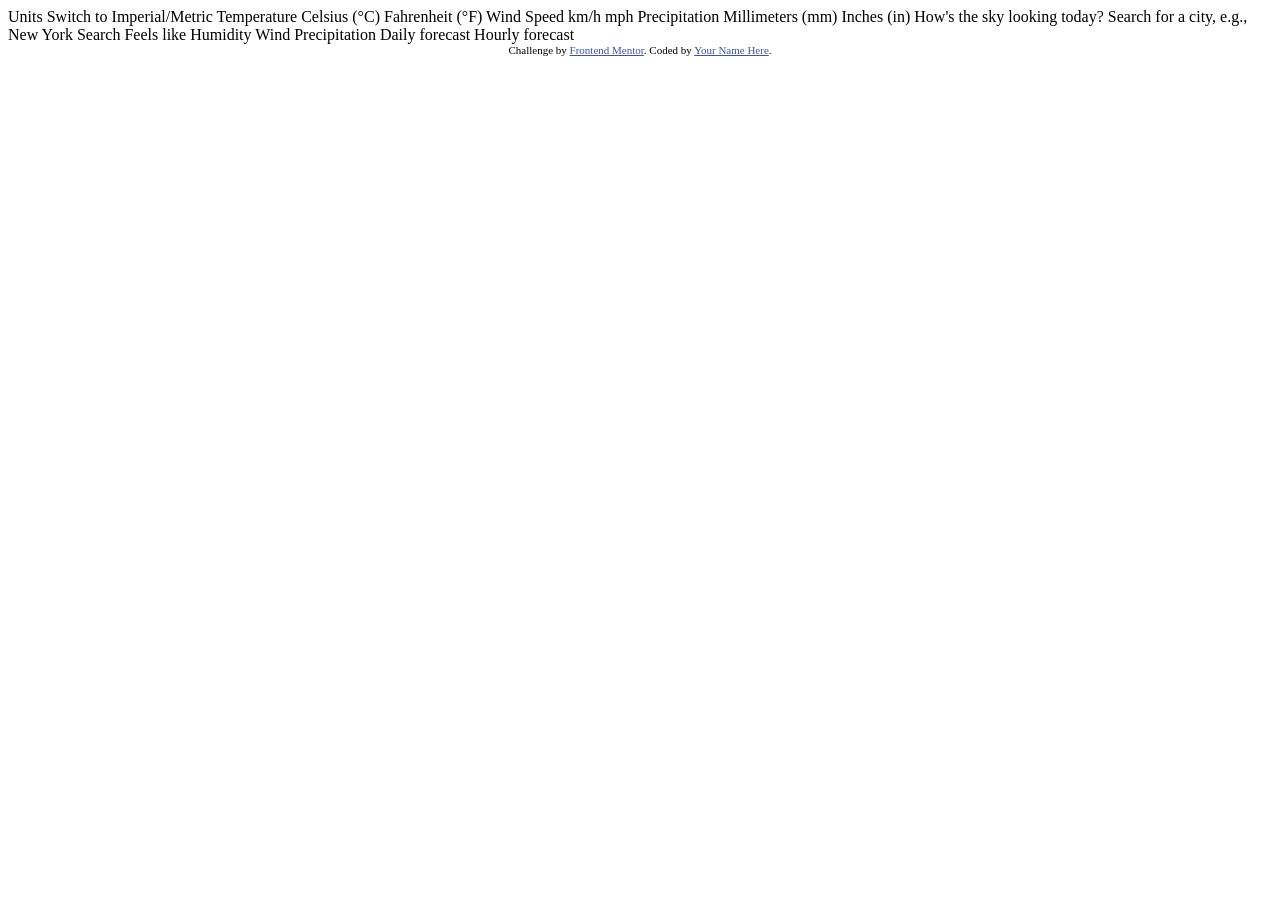
==== index.html @ 443f82dc "Configure native test runner and project structure" ====
<!DOCTYPE html>
<html lang="en">
<head>
  <meta charset="UTF-8">
  <meta name="viewport" content="width=device-width, initial-scale=1.0"> <!-- displays site properly based on user's device -->

  <link rel="icon" type="image/png" sizes="32x32" href="./assets/images/favicon-32x32.png">
  
  <title>Frontend Mentor | Weather app</title>

  <!-- Feel free to remove these styles or customise in your own stylesheet 👍 -->
  <style>
    .attribution { font-size: 0.6875rem; text-align: center; }
    .attribution a { color: hsl(228, 45%, 44%); }
  </style>
</head>
<body>

  Units

  Switch to Imperial/Metric

  Temperature

  Celsius (°C)
  Fahrenheit (°F)

  Wind Speed

  km/h
  mph

  Precipitation

  Millimeters (mm)
  Inches (in)

  How's the sky looking today?

  Search for a city, e.g., New York
  Search

  Feels like
  <!-- Insert temperature here -->

  Humidity
  <!-- Insert humidity here -->

  Wind
  <!-- Insert wind here -->   
  
  Precipitation
  <!-- Insert precipitation here -->

  Daily forecast
  <!-- Insert daily forecast for the next 7 days here -->

  Hourly forecast
  <!-- Insert hourly forecast for the selected day here -->

  <footer class="attribution">
    Challenge by <a href="https://www.frontendmentor.io?ref=challenge">Frontend Mentor</a>. 
    Coded by <a href="#">Your Name Here</a>.
  </footer>
</body>
</html>
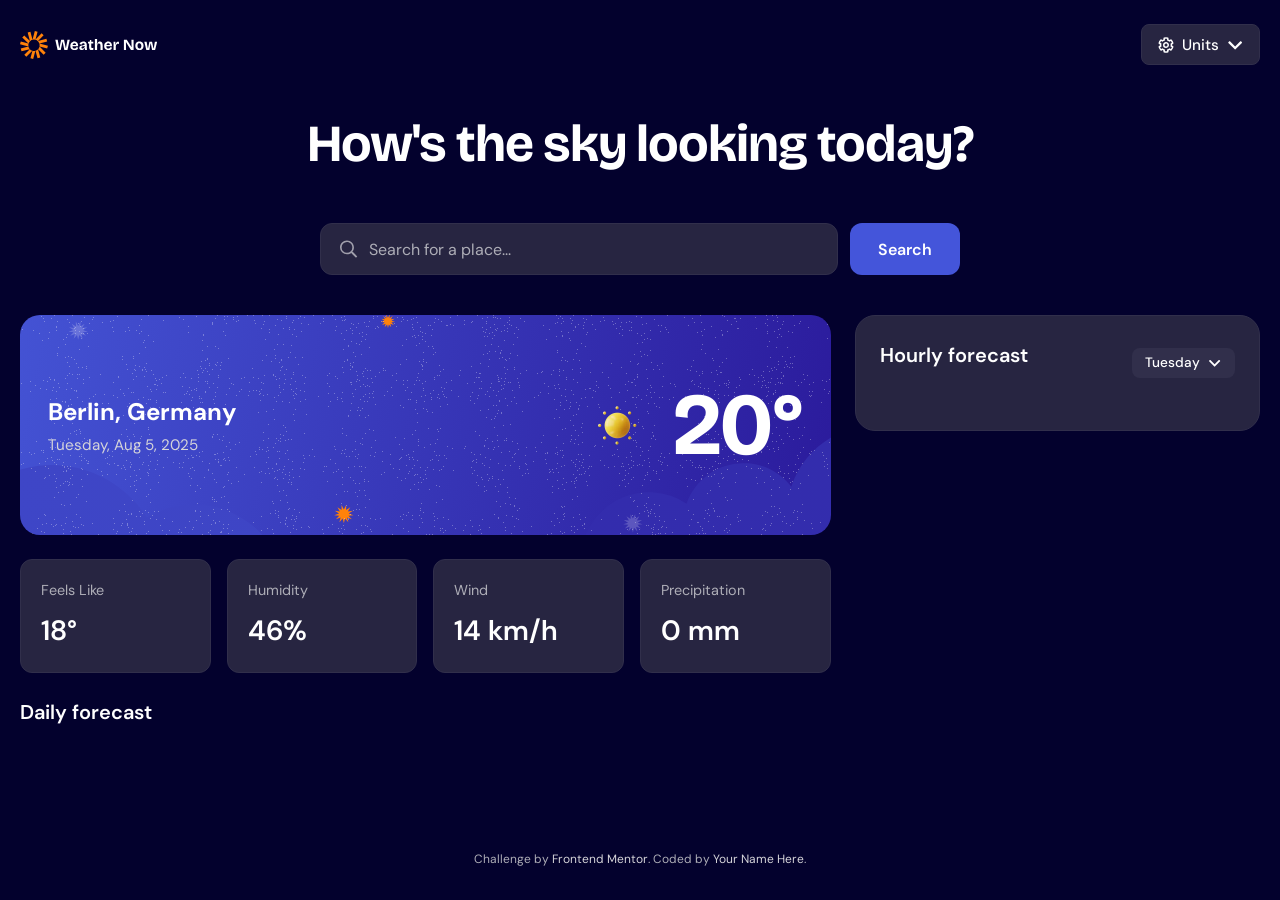
==== commit 50561e20: "Build semantic HTML layout and responsive CSS design system" ====
--- a/index.html
+++ b/index.html
@@ -2,65 +2,186 @@
 <html lang="en">
 <head>
   <meta charset="UTF-8">
-  <meta name="viewport" content="width=device-width, initial-scale=1.0"> <!-- displays site properly based on user's device -->
-
+  <meta name="viewport" content="width=device-width, initial-scale=1.0">
+  <meta name="description" content="Search current weather conditions and 7-day forecast with Weather Now">
   <link rel="icon" type="image/png" sizes="32x32" href="./assets/images/favicon-32x32.png">
-  
-  <title>Frontend Mentor | Weather app</title>
-
-  <!-- Feel free to remove these styles or customise in your own stylesheet 👍 -->
-  <style>
-    .attribution { font-size: 0.6875rem; text-align: center; }
-    .attribution a { color: hsl(228, 45%, 44%); }
-  </style>
+  <title>Weather Now | Frontend Mentor</title>
+  <link rel="stylesheet" href="./style.css">
 </head>
 <body>
 
-  Units
+  <div class="app-container">
+    <!-- Header -->
+    <header class="app-header">
+      <div class="logo">
+        <img src="./assets/images/logo.svg" alt="Weather Now">
+      </div>
 
-  Switch to Imperial/Metric
+      <div class="units-wrapper">
+        <button id="units-button" class="units-button" aria-expanded="false" aria-haspopup="true" aria-controls="units-menu" aria-label="Units settings">
+          <img src="./assets/images/icon-units.svg" alt="" aria-hidden="true">
+          <span>Units</span>
+          <img src="./assets/images/icon-dropdown.svg" alt="" aria-hidden="true" class="dropdown-arrow">
+        </button>
 
-  Temperature
+        <!-- Units Dropdown Menu -->
+        <div id="units-menu" class="units-menu hidden" role="menu" aria-label="Units selection">
+          <div class="units-menu-system">
+            <button type="button" id="system-toggle-btn" role="menuitem">Switch to Imperial</button>
+          </div>
 
-  Celsius (°C)
-  Fahrenheit (°F)
+          <div class="units-group">
+            <span class="units-group-title">Temperature</span>
+            <button type="button" class="unit-option" data-category="temperature" data-value="celsius" role="menuitemcheckbox" aria-checked="true">
+              <span>Celsius (°C)</span>
+              <img src="./assets/images/icon-checkmark.svg" alt="" class="check-icon" aria-hidden="true">
+            </button>
+            <button type="button" class="unit-option" data-category="temperature" data-value="fahrenheit" role="menuitemcheckbox" aria-checked="false">
+              <span>Fahrenheit (°F)</span>
+              <img src="./assets/images/icon-checkmark.svg" alt="" class="check-icon" aria-hidden="true">
+            </button>
+          </div>
 
-  Wind Speed
+          <div class="units-group">
+            <span class="units-group-title">Wind Speed</span>
+            <button type="button" class="unit-option" data-category="windSpeed" data-value="kmh" role="menuitemcheckbox" aria-checked="true">
+              <span>km/h</span>
+              <img src="./assets/images/icon-checkmark.svg" alt="" class="check-icon" aria-hidden="true">
+            </button>
+            <button type="button" class="unit-option" data-category="windSpeed" data-value="mph" role="menuitemcheckbox" aria-checked="false">
+              <span>mph</span>
+              <img src="./assets/images/icon-checkmark.svg" alt="" class="check-icon" aria-hidden="true">
+            </button>
+          </div>
 
-  km/h
-  mph
+          <div class="units-group">
+            <span class="units-group-title">Precipitation</span>
+            <button type="button" class="unit-option" data-category="precipitation" data-value="mm" role="menuitemcheckbox" aria-checked="true">
+              <span>Millimeters (mm)</span>
+              <img src="./assets/images/icon-checkmark.svg" alt="" class="check-icon" aria-hidden="true">
+            </button>
+            <button type="button" class="unit-option" data-category="precipitation" data-value="in" role="menuitemcheckbox" aria-checked="false">
+              <span>Inches (in)</span>
+              <img src="./assets/images/icon-checkmark.svg" alt="" class="check-icon" aria-hidden="true">
+            </button>
+          </div>
+        </div>
+      </div>
+    </header>
 
-  Precipitation
+    <!-- Main Content -->
+    <main class="main-content">
+      <h1 class="page-title">How's the sky looking today?</h1>
 
-  Millimeters (mm)
-  Inches (in)
+      <!-- Search Section -->
+      <form id="search-form" class="search-form" role="search">
+        <div class="search-input-wrapper">
+          <img src="./assets/images/icon-search.svg" alt="" class="search-icon" aria-hidden="true">
+          <input 
+            type="search" 
+            id="search-input" 
+            class="search-input" 
+            placeholder="Search for a place..." 
+            autocomplete="off" 
+            aria-autocomplete="list" 
+            aria-controls="search-suggestions" 
+            aria-expanded="false"
+            aria-label="Search for a place"
+          >
+          <div id="search-suggestions" class="search-suggestions hidden" role="listbox" aria-label="City suggestions"></div>
+        </div>
+        <button type="submit" id="search-button" class="search-button">Search</button>
+      </form>
 
-  How's the sky looking today?
+      <!-- Feedback State Views -->
+      <div id="loading-state" class="state-view loading-state hidden" aria-live="polite">
+        <div class="loading-icon-wrapper">
+          <img src="./assets/images/icon-loading.svg" alt="" class="spin-icon" aria-hidden="true">
+        </div>
+        <p>Loading weather data...</p>
+      </div>
 
-  Search for a city, e.g., New York
-  Search
+      <div id="error-state" class="state-view error-state hidden" role="alert">
+        <img src="./assets/images/icon-error.svg" alt="" aria-hidden="true">
+        <h2>Something went wrong</h2>
+        <p>We couldn't connect to the server (API error). Please try again in a few moments.</p>
+        <button type="button" id="retry-button" class="retry-button">
+          <img src="./assets/images/icon-retry.svg" alt="" aria-hidden="true">
+          <span>Retry</span>
+        </button>
+      </div>
 
-  Feels like
-  <!-- Insert temperature here -->
+      <div id="no-results-state" class="state-view no-results-state hidden" role="status">
+        <h3>No search result found!</h3>
+      </div>
 
-  Humidity
-  <!-- Insert humidity here -->
+      <!-- Weather Dashboard Area -->
+      <div id="weather-content" class="weather-content">
+        <!-- Left Column -->
+        <div class="weather-primary">
+          <!-- Current Weather Hero Card -->
+          <section id="current-weather" class="current-weather-card" aria-label="Current Weather">
+            <div class="current-info">
+              <h2 id="current-location-name">Berlin, Germany</h2>
+              <p id="current-date-text" class="current-date">Tuesday, Aug 5, 2025</p>
+            </div>
+            <div class="current-display">
+              <img id="current-weather-icon" src="./assets/images/icon-sunny.webp" alt="Sunny" class="current-weather-icon">
+              <span id="current-temp" class="current-temp">20°</span>
+            </div>
+          </section>
 
-  Wind
-  <!-- Insert wind here -->   
-  
-  Precipitation
-  <!-- Insert precipitation here -->
+          <!-- 4 Secondary Metrics Cards -->
+          <section id="weather-metrics" class="metrics-grid" aria-label="Current Weather Metrics">
+            <div class="metric-card">
+              <span class="metric-label">Feels Like</span>
+              <span id="metric-feels-like" class="metric-value">18°</span>
+            </div>
+            <div class="metric-card">
+              <span class="metric-label">Humidity</span>
+              <span id="metric-humidity" class="metric-value">46%</span>
+            </div>
+            <div class="metric-card">
+              <span class="metric-label">Wind</span>
+              <span id="metric-wind" class="metric-value">14 km/h</span>
+            </div>
+            <div class="metric-card">
+              <span class="metric-label">Precipitation</span>
+              <span id="metric-precipitation" class="metric-value">0 mm</span>
+            </div>
+          </section>
 
-  Daily forecast
-  <!-- Insert daily forecast for the next 7 days here -->
+          <!-- 7-Day Daily Forecast Section -->
+          <section id="daily-forecast" class="daily-forecast-section" aria-label="7-Day Weather Forecast">
+            <h2>Daily forecast</h2>
+            <div id="daily-cards-container" class="daily-cards-container"></div>
+          </section>
+        </div>
 
-  Hourly forecast
-  <!-- Insert hourly forecast for the selected day here -->
+        <!-- Right Column (Hourly Forecast) -->
+        <aside id="hourly-forecast" class="hourly-forecast-section" aria-label="Hourly Forecast">
+          <div class="hourly-header">
+            <h2>Hourly forecast</h2>
+            <div class="hourly-day-selector">
+              <button id="hourly-day-button" class="hourly-day-button" aria-expanded="false" aria-haspopup="true" aria-controls="hourly-day-menu">
+                <span id="hourly-selected-day-label">Tuesday</span>
+                <img src="./assets/images/icon-dropdown.svg" alt="" aria-hidden="true">
+              </button>
+              <div id="hourly-day-menu" class="hourly-day-menu hidden" role="menu" aria-label="Select day of week"></div>
+            </div>
+          </div>
+          <div id="hourly-list-container" class="hourly-list-container" role="list"></div>
+        </aside>
+      </div>
+    </main>
 
-  <footer class="attribution">
-    Challenge by <a href="https://www.frontendmentor.io?ref=challenge">Frontend Mentor</a>. 
-    Coded by <a href="#">Your Name Here</a>.
-  </footer>
+    <!-- Footer Attribution -->
+    <footer class="attribution">
+      Challenge by <a href="https://www.frontendmentor.io?ref=challenge" target="_blank" rel="noopener noreferrer">Frontend Mentor</a>. 
+      Coded by <a href="#">Your Name Here</a>.
+    </footer>
+  </div>
+
+  <script type="module" src="./js/app.js"></script>
 </body>
 </html>
--- a/style.css
+++ b/style.css
@@ -0,0 +1,717 @@
+@font-face {
+  font-family: 'DM Sans';
+  src: url('./assets/fonts/DM_Sans/DMSans-VariableFont_opsz,wght.ttf') format('truetype');
+  font-weight: 300 700;
+  font-display: swap;
+}
+
+@font-face {
+  font-family: 'Bricolage Grotesque';
+  src: url('./assets/fonts/Bricolage_Grotesque/BricolageGrotesque-VariableFont_opsz,wdth,wght.ttf') format('truetype');
+  font-weight: 700;
+  font-display: swap;
+}
+
+:root {
+  --neutral-900: hsl(243, 96%, 9%);
+  --neutral-800: hsl(243, 27%, 20%);
+  --neutral-700: hsl(243, 23%, 24%);
+  --neutral-600: hsl(243, 23%, 30%);
+  --neutral-300: hsl(240, 6%, 70%);
+  --neutral-200: hsl(250, 6%, 84%);
+  --neutral-0: hsl(0, 0%, 100%);
+
+  --orange-500: hsl(28, 100%, 52%);
+  --blue-500: hsl(233, 67%, 56%);
+  --blue-700: hsl(248, 70%, 36%);
+
+  --font-body: 'DM Sans', system-ui, -apple-system, sans-serif;
+  --font-heading: 'Bricolage Grotesque', system-ui, -apple-system, sans-serif;
+
+  --radius-sm: 8px;
+  --radius-md: 12px;
+  --radius-lg: 20px;
+
+  --transition-fast: 0.2s ease;
+}
+
+/* Reset */
+*, *::before, *::after {
+  box-sizing: border-box;
+  margin: 0;
+  padding: 0;
+}
+
+body {
+  font-family: var(--font-body);
+  font-size: 1.125rem;
+  line-height: 1.5;
+  background-color: var(--neutral-900);
+  color: var(--neutral-0);
+  min-height: 100vh;
+  display: flex;
+  flex-direction: column;
+  padding: 1.5rem 1rem 2rem;
+  overflow-x: hidden;
+}
+
+/* Accessibility Focus States */
+button:focus-visible,
+input:focus-visible,
+[role="button"]:focus-visible,
+a:focus-visible {
+  outline: 2px solid var(--blue-500);
+  outline-offset: 2px;
+}
+
+/* Container */
+.app-container {
+  width: 100%;
+  max-width: 1240px;
+  margin: 0 auto;
+  display: flex;
+  flex-direction: column;
+  flex: 1;
+}
+
+/* Header */
+.app-header {
+  display: flex;
+  justify-content: space-between;
+  align-items: center;
+  position: relative;
+  margin-bottom: 2.5rem;
+}
+
+.logo img {
+  height: 28px;
+  display: block;
+}
+
+.units-wrapper {
+  position: relative;
+}
+
+.units-button {
+  display: flex;
+  align-items: center;
+  gap: 0.5rem;
+  background-color: var(--neutral-800);
+  color: var(--neutral-0);
+  border: 1px solid var(--neutral-700);
+  padding: 0.6rem 1rem;
+  border-radius: var(--radius-sm);
+  font-family: inherit;
+  font-size: 0.95rem;
+  font-weight: 500;
+  cursor: pointer;
+  transition: background-color var(--transition-fast), border-color var(--transition-fast);
+}
+
+.units-button:hover {
+  background-color: var(--neutral-700);
+}
+
+.units-button img {
+  width: 16px;
+  height: 16px;
+}
+
+/* Units Dropdown Menu */
+.units-menu {
+  position: absolute;
+  top: calc(100% + 0.5rem);
+  right: 0;
+  width: 210px;
+  background-color: var(--neutral-800);
+  border: 1px solid var(--neutral-700);
+  border-radius: var(--radius-md);
+  box-shadow: 0 10px 25px rgba(0, 0, 0, 0.4);
+  padding: 0.75rem 0;
+  z-index: 50;
+}
+
+.units-menu-system {
+  padding: 0.5rem 1rem 0.75rem;
+  border-bottom: 1px solid var(--neutral-700);
+}
+
+.units-menu-system button {
+  width: 100%;
+  text-align: left;
+  background: none;
+  border: none;
+  color: var(--neutral-0);
+  font-family: inherit;
+  font-size: 0.95rem;
+  font-weight: 500;
+  cursor: pointer;
+  padding: 0.25rem 0;
+}
+
+.units-menu-system button:hover {
+  color: var(--neutral-200);
+}
+
+.units-group {
+  padding: 0.75rem 1rem;
+  border-bottom: 1px solid var(--neutral-700);
+}
+
+.units-group:last-child {
+  border-bottom: none;
+}
+
+.units-group-title {
+  display: block;
+  font-size: 0.8rem;
+  color: var(--neutral-300);
+  margin-bottom: 0.4rem;
+  text-transform: capitalize;
+}
+
+.unit-option {
+  display: flex;
+  justify-content: space-between;
+  align-items: center;
+  width: 100%;
+  background: none;
+  border: none;
+  color: var(--neutral-0);
+  padding: 0.35rem 0;
+  font-family: inherit;
+  font-size: 0.9rem;
+  cursor: pointer;
+  border-radius: 4px;
+}
+
+.unit-option:hover {
+  color: var(--neutral-200);
+}
+
+.unit-option .check-icon {
+  width: 14px;
+  height: 14px;
+  opacity: 0;
+}
+
+.unit-option.active .check-icon {
+  opacity: 1;
+}
+
+/* Page Title */
+.page-title {
+  font-family: var(--font-heading);
+  font-size: 2.25rem;
+  font-weight: 700;
+  text-align: center;
+  margin-bottom: 2rem;
+  letter-spacing: -0.02em;
+}
+
+@media (min-width: 768px) {
+  .page-title {
+    font-size: 3.25rem;
+    margin-bottom: 2.5rem;
+  }
+}
+
+/* Search Form */
+.search-form {
+  display: flex;
+  flex-direction: column;
+  gap: 0.75rem;
+  width: 100%;
+  max-width: 640px;
+  margin: 0 auto 2.5rem;
+  position: relative;
+}
+
+@media (min-width: 640px) {
+  .search-form {
+    flex-direction: row;
+  }
+}
+
+.search-input-wrapper {
+  position: relative;
+  flex: 1;
+}
+
+.search-icon {
+  position: absolute;
+  left: 1.25rem;
+  top: 50%;
+  transform: translateY(-50%);
+  width: 18px;
+  height: 18px;
+  pointer-events: none;
+  opacity: 0.7;
+}
+
+.search-input {
+  width: 100%;
+  background-color: var(--neutral-800);
+  border: 1px solid var(--neutral-700);
+  border-radius: var(--radius-md);
+  padding: 0.9rem 1.25rem 0.9rem 3rem;
+  color: var(--neutral-0);
+  font-family: inherit;
+  font-size: 1rem;
+  transition: border-color var(--transition-fast);
+}
+
+.search-input::placeholder {
+  color: var(--neutral-300);
+}
+
+.search-input:hover {
+  border-color: var(--neutral-600);
+}
+
+.search-button {
+  background-color: var(--blue-500);
+  color: var(--neutral-0);
+  border: none;
+  border-radius: var(--radius-md);
+  padding: 0.9rem 1.75rem;
+  font-family: inherit;
+  font-size: 1rem;
+  font-weight: 600;
+  cursor: pointer;
+  transition: background-color var(--transition-fast);
+  white-space: nowrap;
+}
+
+.search-button:hover {
+  background-color: var(--blue-700);
+}
+
+/* Suggestions Dropdown */
+.search-suggestions {
+  position: absolute;
+  top: calc(100% + 0.5rem);
+  left: 0;
+  right: 0;
+  background-color: var(--neutral-800);
+  border: 1px solid var(--neutral-700);
+  border-radius: var(--radius-md);
+  overflow: hidden;
+  box-shadow: 0 10px 25px rgba(0, 0, 0, 0.4);
+  z-index: 40;
+}
+
+.suggestion-item {
+  display: flex;
+  align-items: center;
+  gap: 0.75rem;
+  width: 100%;
+  padding: 0.85rem 1.25rem;
+  background: none;
+  border: none;
+  border-bottom: 1px solid var(--neutral-700);
+  color: var(--neutral-0);
+  font-family: inherit;
+  font-size: 0.95rem;
+  text-align: left;
+  cursor: pointer;
+  transition: background-color var(--transition-fast);
+}
+
+.suggestion-item:last-child {
+  border-bottom: none;
+}
+
+.suggestion-item:hover,
+.suggestion-item.focused {
+  background-color: var(--neutral-700);
+}
+
+.search-in-progress-msg {
+  display: flex;
+  align-items: center;
+  gap: 0.75rem;
+  padding: 0.85rem 1.25rem;
+  color: var(--neutral-200);
+  font-size: 0.95rem;
+}
+
+.search-in-progress-msg .spin-icon {
+  animation: spin 1s linear infinite;
+  width: 18px;
+  height: 18px;
+}
+
+@keyframes spin {
+  from { transform: rotate(0deg); }
+  to { transform: rotate(360deg); }
+}
+
+/* Feedback States */
+.state-view {
+  display: flex;
+  flex-direction: column;
+  align-items: center;
+  justify-content: center;
+  text-align: center;
+  padding: 4rem 1rem;
+}
+
+.state-view h2 {
+  font-family: var(--font-heading);
+  font-size: 1.75rem;
+  margin: 1rem 0 0.5rem;
+}
+
+.state-view p {
+  color: var(--neutral-300);
+  max-width: 420px;
+  margin-bottom: 1.5rem;
+  font-size: 1rem;
+}
+
+.retry-button {
+  display: flex;
+  align-items: center;
+  gap: 0.5rem;
+  background-color: var(--neutral-800);
+  border: 1px solid var(--neutral-700);
+  color: var(--neutral-0);
+  padding: 0.65rem 1.25rem;
+  border-radius: var(--radius-sm);
+  font-family: inherit;
+  font-weight: 500;
+  cursor: pointer;
+}
+
+.retry-button:hover {
+  background-color: var(--neutral-700);
+}
+
+.no-results-state h3 {
+  font-family: var(--font-heading);
+  font-size: 1.35rem;
+  font-weight: 600;
+  margin-top: 1rem;
+}
+
+/* Weather Main Content Layout */
+.weather-content {
+  display: grid;
+  grid-template-columns: 1fr;
+  gap: 1.5rem;
+}
+
+@media (min-width: 1024px) {
+  .weather-content {
+    grid-template-columns: 2fr 1fr;
+    align-items: start;
+  }
+}
+
+.weather-primary {
+  display: flex;
+  flex-direction: column;
+  gap: 1.5rem;
+}
+
+/* Current Weather Card */
+.current-weather-card {
+  background: linear-gradient(135deg, hsl(233, 72%, 48%), hsl(248, 70%, 36%));
+  background-image: url('./assets/images/bg-today-large.svg');
+  background-size: cover;
+  background-position: center;
+  border-radius: var(--radius-lg);
+  padding: 1.75rem;
+  display: flex;
+  justify-content: space-between;
+  align-items: center;
+  min-height: 220px;
+  position: relative;
+  overflow: hidden;
+}
+
+.current-info h2 {
+  font-size: 1.5rem;
+  font-weight: 700;
+  margin-bottom: 0.25rem;
+}
+
+.current-info .current-date {
+  color: var(--neutral-200);
+  font-size: 0.95rem;
+}
+
+.current-display {
+  display: flex;
+  align-items: center;
+  gap: 1rem;
+}
+
+.current-weather-icon {
+  width: 64px;
+  height: 64px;
+}
+
+.current-temp {
+  font-family: var(--font-heading);
+  font-size: 4rem;
+  font-weight: 700;
+  line-height: 1;
+}
+
+@media (min-width: 768px) {
+  .current-weather-icon {
+    width: 80px;
+    height: 80px;
+  }
+  .current-temp {
+    font-size: 5.5rem;
+  }
+}
+
+/* Secondary Metrics Grid */
+.metrics-grid {
+  display: grid;
+  grid-template-columns: repeat(2, 1fr);
+  gap: 1rem;
+}
+
+@media (min-width: 640px) {
+  .metrics-grid {
+    grid-template-columns: repeat(4, 1fr);
+  }
+}
+
+.metric-card {
+  background-color: var(--neutral-800);
+  border: 1px solid var(--neutral-700);
+  border-radius: var(--radius-md);
+  padding: 1.25rem;
+  display: flex;
+  flex-direction: column;
+  justify-content: space-between;
+  min-height: 110px;
+}
+
+.metric-label {
+  font-size: 0.9rem;
+  color: var(--neutral-300);
+  margin-bottom: 0.5rem;
+}
+
+.metric-value {
+  font-size: 1.75rem;
+  font-weight: 600;
+  color: var(--neutral-0);
+}
+
+/* Daily Forecast */
+.daily-forecast-section h2,
+.hourly-forecast-section h2 {
+  font-size: 1.25rem;
+  font-weight: 600;
+  margin-bottom: 1rem;
+}
+
+.daily-cards-container {
+  display: grid;
+  grid-template-columns: repeat(auto-fit, minmax(80px, 1fr));
+  gap: 0.75rem;
+}
+
+.daily-card {
+  background-color: var(--neutral-800);
+  border: 1px solid var(--neutral-700);
+  border-radius: var(--radius-md);
+  padding: 1rem 0.5rem;
+  display: flex;
+  flex-direction: column;
+  align-items: center;
+  text-align: center;
+  gap: 0.6rem;
+}
+
+.daily-card-day {
+  font-size: 0.9rem;
+  color: var(--neutral-200);
+  font-weight: 500;
+}
+
+.daily-card-icon {
+  width: 40px;
+  height: 40px;
+}
+
+.daily-card-temps {
+  display: flex;
+  gap: 0.4rem;
+  font-size: 0.85rem;
+}
+
+.daily-card-temps .max {
+  font-weight: 600;
+  color: var(--neutral-0);
+}
+
+.daily-card-temps .min {
+  color: var(--neutral-300);
+}
+
+/* Hourly Forecast Section */
+.hourly-forecast-section {
+  background-color: var(--neutral-800);
+  border: 1px solid var(--neutral-700);
+  border-radius: var(--radius-lg);
+  padding: 1.5rem;
+}
+
+.hourly-header {
+  display: flex;
+  justify-content: space-between;
+  align-items: center;
+  position: relative;
+  margin-bottom: 1.25rem;
+}
+
+.hourly-day-selector {
+  position: relative;
+}
+
+.hourly-day-button {
+  display: flex;
+  align-items: center;
+  gap: 0.5rem;
+  background-color: var(--neutral-700);
+  border: none;
+  color: var(--neutral-0);
+  padding: 0.4rem 0.85rem;
+  border-radius: var(--radius-sm);
+  font-family: inherit;
+  font-size: 0.85rem;
+  font-weight: 500;
+  cursor: pointer;
+}
+
+.hourly-day-button:hover {
+  background-color: var(--neutral-600);
+}
+
+.hourly-day-menu {
+  position: absolute;
+  top: calc(100% + 0.4rem);
+  right: 0;
+  background-color: var(--neutral-700);
+  border: 1px solid var(--neutral-600);
+  border-radius: var(--radius-sm);
+  box-shadow: 0 8px 20px rgba(0,0,0,0.4);
+  width: 140px;
+  z-index: 30;
+  padding: 0.25rem 0;
+}
+
+.hourly-day-option {
+  width: 100%;
+  padding: 0.45rem 0.85rem;
+  background: none;
+  border: none;
+  color: var(--neutral-0);
+  font-family: inherit;
+  font-size: 0.85rem;
+  text-align: left;
+  cursor: pointer;
+}
+
+.hourly-day-option:hover,
+.hourly-day-option.active {
+  background-color: var(--neutral-600);
+}
+
+.hourly-list-container {
+  display: flex;
+  flex-direction: column;
+  gap: 0.75rem;
+  max-height: 520px;
+  overflow-y: auto;
+  padding-right: 0.25rem;
+}
+
+/* Custom Scrollbar */
+.hourly-list-container::-webkit-scrollbar {
+  width: 6px;
+}
+.hourly-list-container::-webkit-scrollbar-track {
+  background: var(--neutral-800);
+}
+.hourly-list-container::-webkit-scrollbar-thumb {
+  background: var(--neutral-700);
+  border-radius: 4px;
+}
+
+.hourly-item {
+  display: flex;
+  align-items: center;
+  justify-content: space-between;
+  background-color: var(--neutral-700);
+  border-radius: var(--radius-sm);
+  padding: 0.75rem 1rem;
+}
+
+.hourly-time-group {
+  display: flex;
+  align-items: center;
+  gap: 0.75rem;
+}
+
+.hourly-item-icon {
+  width: 28px;
+  height: 28px;
+}
+
+.hourly-item-time {
+  font-size: 0.9rem;
+  font-weight: 500;
+  color: var(--neutral-200);
+}
+
+.hourly-item-temp {
+  font-size: 1rem;
+  font-weight: 600;
+  color: var(--neutral-0);
+}
+
+/* Loading Skeletons */
+.skeleton {
+  background: linear-gradient(90deg, var(--neutral-700) 25%, var(--neutral-600) 50%, var(--neutral-700) 75%);
+  background-size: 200% 100%;
+  animation: skeleton-loading 1.5s infinite;
+  border-radius: var(--radius-sm);
+}
+
+@keyframes skeleton-loading {
+  0% { background-position: 200% 0; }
+  100% { background-position: -200% 0; }
+}
+
+/* Footer Attribution */
+.attribution {
+  margin-top: auto;
+  padding-top: 2.5rem;
+  font-size: 0.75rem;
+  text-align: center;
+  color: var(--neutral-300);
+}
+
+.attribution a {
+  color: var(--neutral-200);
+  text-decoration: none;
+}
+
+.attribution a:hover {
+  text-decoration: underline;
+}
+
+/* Utility hidden class */
+.hidden {
+  display: none !important;
+}
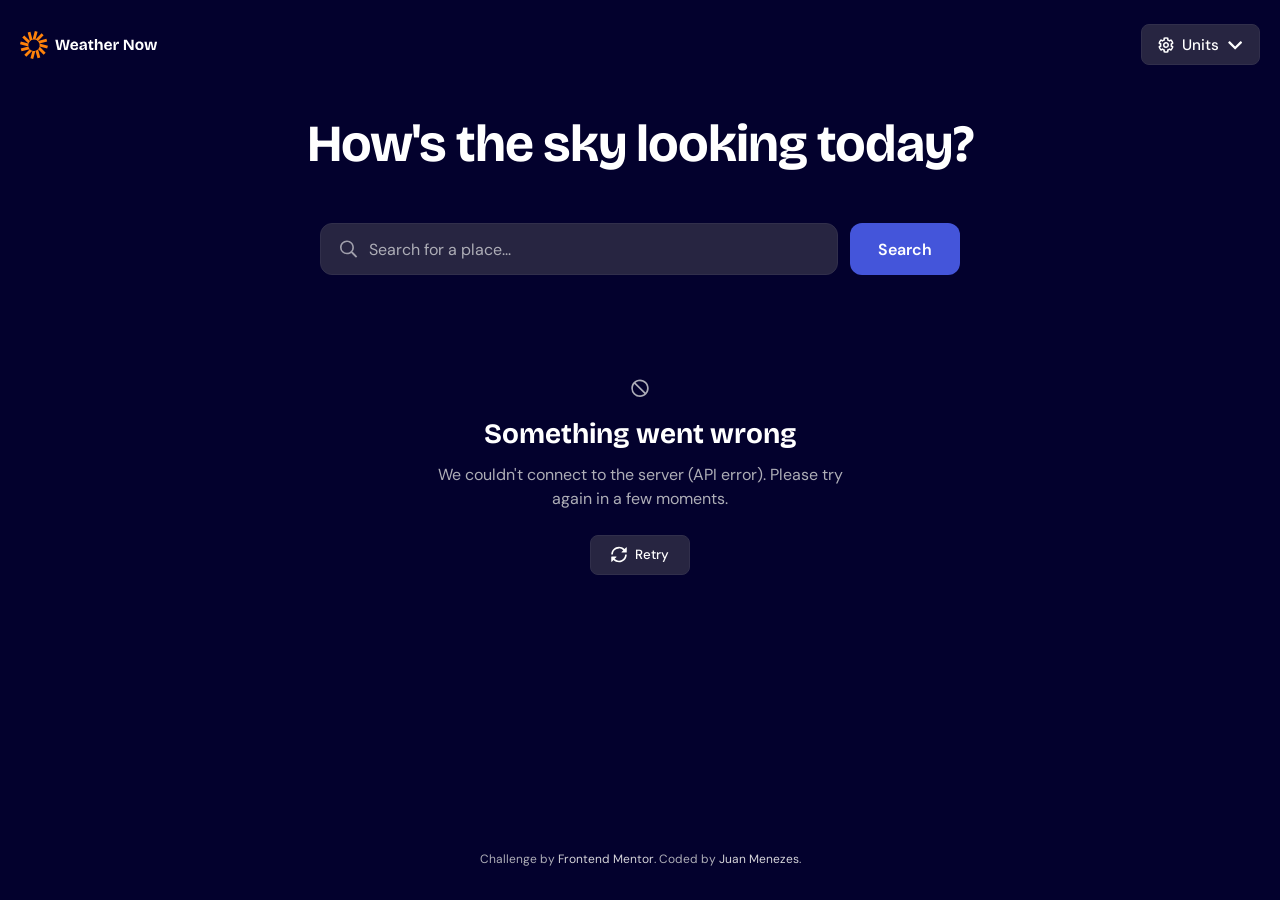
==== commit 8c865330: "Add daily and hourly weather forecasts with weekday selector" ====
--- a/index.html
+++ b/index.html
@@ -178,7 +178,7 @@
     <!-- Footer Attribution -->
     <footer class="attribution">
       Challenge by <a href="https://www.frontendmentor.io?ref=challenge" target="_blank" rel="noopener noreferrer">Frontend Mentor</a>. 
-      Coded by <a href="#">Your Name Here</a>.
+      Coded by <a href="https://github.com/menezesjuan" target="_blank" rel="noopener noreferrer">Juan Menezes</a>.
     </footer>
   </div>
 
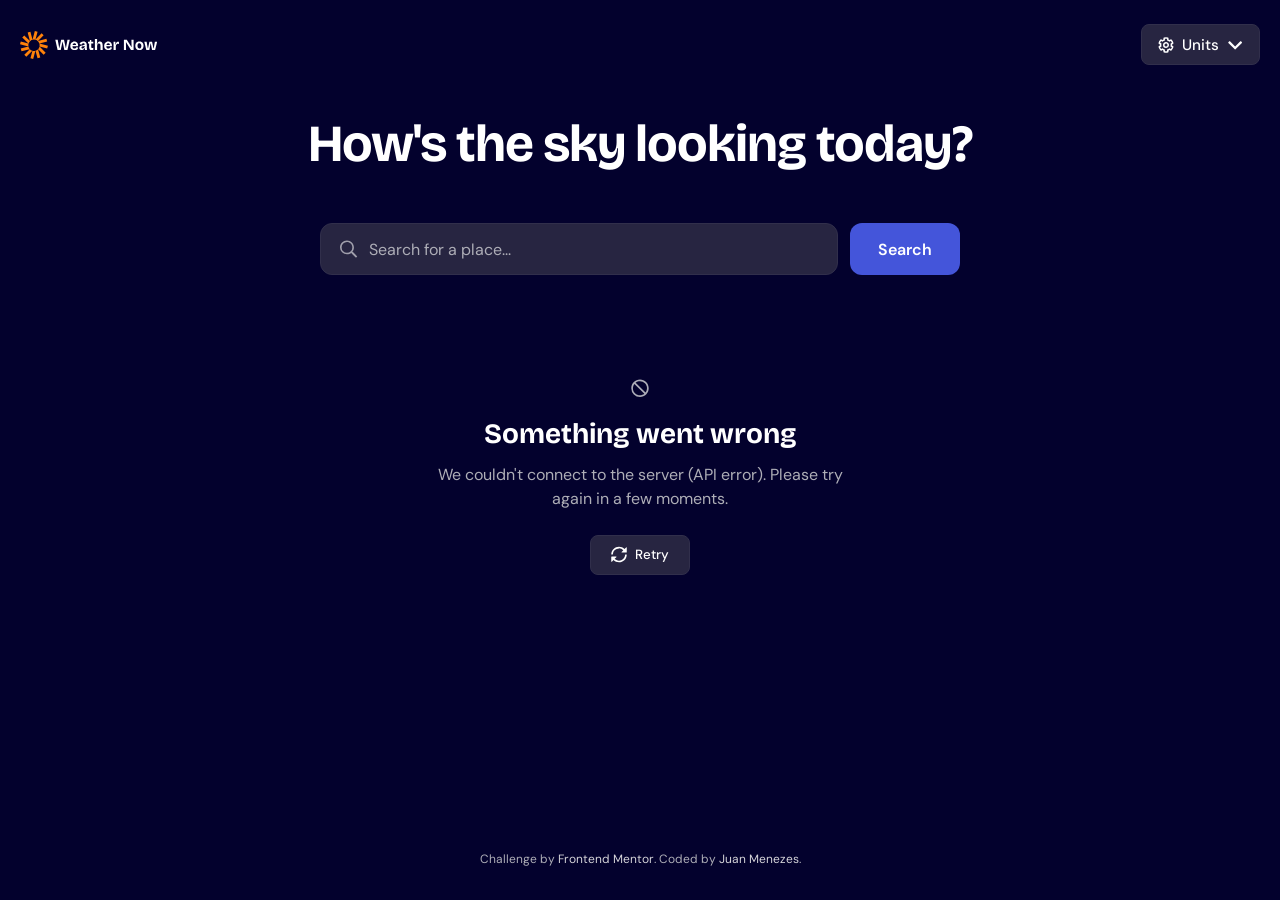
==== commit ac26def3: "Enhance search combobox accessibility, contrast ratios and font delivery - Implement WAI-ARIA 1.2 Co" ====
--- a/index.html
+++ b/index.html
@@ -83,6 +83,7 @@
             class="search-input" 
             placeholder="Search for a place..." 
             autocomplete="off" 
+            role="combobox"
             aria-autocomplete="list" 
             aria-controls="search-suggestions" 
             aria-expanded="false"
@@ -116,18 +117,18 @@
       </div>
 
       <!-- Weather Dashboard Area -->
-      <div id="weather-content" class="weather-content">
+      <div id="weather-content" class="weather-content hidden">
         <!-- Left Column -->
         <div class="weather-primary">
           <!-- Current Weather Hero Card -->
           <section id="current-weather" class="current-weather-card" aria-label="Current Weather">
             <div class="current-info">
-              <h2 id="current-location-name">Berlin, Germany</h2>
-              <p id="current-date-text" class="current-date">Tuesday, Aug 5, 2025</p>
+              <h2 id="current-location-name"></h2>
+              <p id="current-date-text" class="current-date"></p>
             </div>
             <div class="current-display">
-              <img id="current-weather-icon" src="./assets/images/icon-sunny.webp" alt="Sunny" class="current-weather-icon">
-              <span id="current-temp" class="current-temp">20°</span>
+              <img id="current-weather-icon" src="" alt="" class="current-weather-icon">
+              <span id="current-temp" class="current-temp"></span>
             </div>
           </section>
 
@@ -135,19 +136,19 @@
           <section id="weather-metrics" class="metrics-grid" aria-label="Current Weather Metrics">
             <div class="metric-card">
               <span class="metric-label">Feels Like</span>
-              <span id="metric-feels-like" class="metric-value">18°</span>
+              <span id="metric-feels-like" class="metric-value">-</span>
             </div>
             <div class="metric-card">
               <span class="metric-label">Humidity</span>
-              <span id="metric-humidity" class="metric-value">46%</span>
+              <span id="metric-humidity" class="metric-value">-</span>
             </div>
             <div class="metric-card">
               <span class="metric-label">Wind</span>
-              <span id="metric-wind" class="metric-value">14 km/h</span>
+              <span id="metric-wind" class="metric-value">-</span>
             </div>
             <div class="metric-card">
               <span class="metric-label">Precipitation</span>
-              <span id="metric-precipitation" class="metric-value">0 mm</span>
+              <span id="metric-precipitation" class="metric-value">-</span>
             </div>
           </section>
 
@@ -164,7 +165,7 @@
             <h2>Hourly forecast</h2>
             <div class="hourly-day-selector">
               <button id="hourly-day-button" class="hourly-day-button" aria-expanded="false" aria-haspopup="true" aria-controls="hourly-day-menu">
-                <span id="hourly-selected-day-label">Tuesday</span>
+                <span id="hourly-selected-day-label">-</span>
                 <img src="./assets/images/icon-dropdown.svg" alt="" aria-hidden="true">
               </button>
               <div id="hourly-day-menu" class="hourly-day-menu hidden" role="menu" aria-label="Select day of week"></div>
--- a/style.css
+++ b/style.css
@@ -1,14 +1,24 @@
 @font-face {
   font-family: 'DM Sans';
-  src: url('./assets/fonts/DM_Sans/DMSans-VariableFont_opsz,wght.ttf') format('truetype');
+  src: url('./assets/fonts/DM_Sans/DMSans-VariableFont.woff2') format('woff2');
   font-weight: 300 700;
+  font-style: normal;
+  font-display: swap;
+}
+
+@font-face {
+  font-family: 'DM Sans';
+  src: url('./assets/fonts/DM_Sans/DMSans-Italic-VariableFont.woff2') format('woff2');
+  font-weight: 300 700;
+  font-style: italic;
   font-display: swap;
 }
 
 @font-face {
   font-family: 'Bricolage Grotesque';
-  src: url('./assets/fonts/Bricolage_Grotesque/BricolageGrotesque-VariableFont_opsz,wdth,wght.ttf') format('truetype');
+  src: url('./assets/fonts/Bricolage_Grotesque/BricolageGrotesque-VariableFont.woff2') format('woff2');
   font-weight: 700;
+  font-style: normal;
   font-display: swap;
 }
 
@@ -55,13 +65,28 @@
   overflow-x: hidden;
 }
 
-/* Accessibility Focus States */
+/* Accessibility Focus States (WCAG 2.1 AA Compliant - Contrast >= 3:1) */
 button:focus-visible,
 input:focus-visible,
 [role="button"]:focus-visible,
+[role="combobox"]:focus-visible,
+[role="option"]:focus-visible,
 a:focus-visible {
-  outline: 2px solid var(--blue-500);
+  outline: 2px solid var(--neutral-0);
   outline-offset: 2px;
+  box-shadow: 0 0 0 4px var(--blue-500);
+}
+
+/* High-contrast focus indicators for Dropdown Menus and Option Items (WCAG 2.1 AA) */
+.units-menu button:focus-visible,
+.units-menu .unit-option:focus-visible,
+.hourly-day-menu button:focus-visible,
+.hourly-day-option:focus-visible,
+.suggestion-item:focus-visible,
+.suggestion-item.focused {
+  outline: 2px solid var(--neutral-0);
+  outline-offset: -2px;
+  box-shadow: 0 0 0 2px var(--blue-500);
 }
 
 /* Container */
